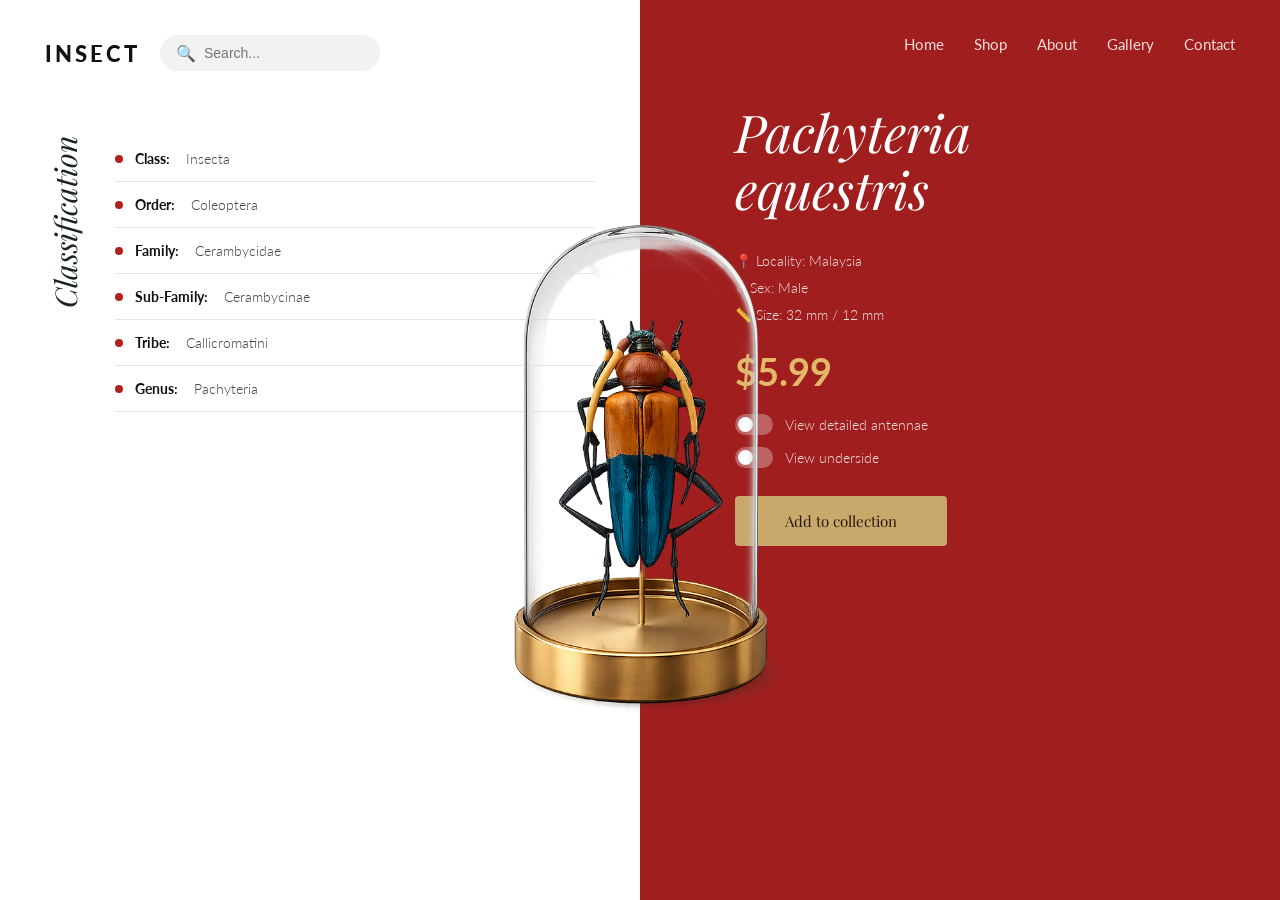
==== assignment-2/index.html @ d0b9203b "Add assignment-2" ====
<!DOCTYPE html>
<html lang="en">
<head>
    <meta charset="UTF-8">
    <meta name="viewport" content="width=device-width, initial-scale=1.0">
    <title>Insect</title>
    <link rel="stylesheet" href="style.css">
    <link href="https://fonts.googleapis.com/css2?family=Playfair+Display:ital,wght@0,700;1,400&family=Lato:wght@300;400;700;900&display=swap" rel="stylesheet">
</head>
<body>

    <div class="page">

        <div class="left">
            <div class="top-left">
                <h2 class="logo">INSECT</h2>
                <div class="search">
                    <span>&#128269;</span>
                    <input type="text" placeholder="Search...">
                </div>
            </div>

            <div class="info">
                <p class="side-text">Classification</p>
                <ul>
                    <li><strong>Class:</strong> Insecta</li>
                    <li><strong>Order:</strong> Coleoptera</li>
                    <li><strong>Family:</strong> Cerambycidae</li>
                    <li><strong>Sub-Family:</strong> Cerambycinae</li>
                    <li><strong>Tribe:</strong> Callicromatini</li>
                    <li><strong>Genus:</strong> Pachyteria</li>
                </ul>
            </div>
        </div>

        <div class="right">
            <nav>
                <a href="#">Home</a>
                <a href="#">Shop</a>
                <a href="#">About</a>
                <a href="#">Gallery</a>
                <a href="#">Contact</a>
            </nav>

            <div class="details">
                <h1>Pachyteria<br>equestris</h1>

                <div class="meta">
                    <p>&#128205; Locality: Malaysia</p>
                    <p>&#9794; Sex: Male</p>
                    <p>&#128207; Size: 32 mm / 12 mm</p>
                </div>

                <p class="price">$5.99</p>

                <div class="toggles">
                    <div class="toggle-row">
                        <div class="toggle"></div>
                        <span>View detailed antennae</span>
                    </div>
                    <div class="toggle-row">
                        <div class="toggle"></div>
                        <span>View underside</span>
                    </div>
                </div>

                <button>Add to collection</button>
            </div>
        </div>

        <div class="beetle">
            <img src="beetle.png" alt="beetle">
        </div>

    </div>

</body>
</html>
---- assignment-2/style.css ----
* {
    margin: 0;
    padding: 0;
    box-sizing: border-box;
}

body {
    font-family: 'Lato', sans-serif;
    height: 100vh;
    overflow: hidden;
}

.page {
    display: flex;
    height: 100vh;
    position: relative;
}

.left {
    width: 50%;
    background-color: #ffffff;
    padding: 35px 45px;
    display: flex;
    flex-direction: column;
}

.top-left {
    display: flex;
    align-items: center;
    gap: 20px;
}

.logo {
    font-family: 'Lato', sans-serif;
    font-weight: 900;
    font-size: 22px;
    letter-spacing: 3px;
    color: #111;
}

.search {
    display: flex;
    align-items: center;
    gap: 8px;
    background-color: #f2f2f2;
    border-radius: 30px;
    padding: 8px 16px;
    width: 220px;
}

.search input {
    border: none;
    background: transparent;
    outline: none;
    font-size: 14px;
    color: #888;
    width: 100%;
}

.info {
    display: flex;
    align-items: flex-start;
    gap: 30px;
    margin-top: 65px;
}

.side-text {
    writing-mode: vertical-rl;
    transform: rotate(180deg);
    font-family: 'Playfair Display', serif;
    font-style: italic;
    font-size: 30px;
    color: #1a2520;
    white-space: nowrap;
}

ul {
    list-style: none;
    display: flex;
    flex-direction: column;
    width: 100%;
}

ul li {
    display: flex;
    align-items: center;
    gap: 12px;
    padding: 14px 0;
    border-bottom: 1px solid #e5e5e5;
    font-size: 14px;
    color: #444;
    font-weight: 300;
}

ul li::before {
    content: '';
    width: 8px;
    height: 8px;
    background-color: #b52020;
    border-radius: 50%;
    flex-shrink: 0;
}

ul li strong {
    color: #111;
    font-weight: 700;
    margin-right: 4px;
}

.right {
    width: 50%;
    background-color: #a01e1e;
    padding: 35px 45px;
    display: flex;
    flex-direction: column;
    color: white;
}

nav {
    display: flex;
    justify-content: flex-end;
    align-items: center;
    gap: 30px;
}

nav a {
    color: rgba(255, 255, 255, 0.85);
    text-decoration: none;
    font-size: 15px;
}

nav a:hover {
    color: #fff;
}

.details {
    margin-top: 50px;
    padding-left: 50px;
}

.details h1 {
    font-family: 'Playfair Display', serif;
    font-style: italic;
    font-weight: 400;
    font-size: 52px;
    line-height: 1.1;
    margin-bottom: 35px;
}

.meta {
    display: flex;
    flex-direction: column;
    gap: 10px;
    margin-bottom: 25px;
}

.meta p {
    font-size: 14px;
    color: rgba(255, 255, 255, 0.85);
    font-weight: 300;
}

.price {
    font-size: 38px;
    font-weight: 700;
    color: #e2b96a;
    margin-bottom: 20px;
}

.toggles {
    display: flex;
    flex-direction: column;
    gap: 12px;
    margin-bottom: 28px;
}

.toggle-row {
    display: flex;
    align-items: center;
    gap: 12px;
    font-size: 14px;
    color: rgba(255, 255, 255, 0.85);
    font-weight: 300;
}

.toggle {
    width: 38px;
    height: 21px;
    background-color: rgba(255, 255, 255, 0.3);
    border-radius: 20px;
    position: relative;
    flex-shrink: 0;
}

.toggle::after {
    content: '';
    position: absolute;
    top: 3px;
    left: 3px;
    width: 15px;
    height: 15px;
    background-color: #ffffff;
    border-radius: 50%;
}

button {
    background-color: #c9a86c;
    border: none;
    padding: 15px 50px;
    font-size: 15px;
    font-family: 'Playfair Display', serif;
    color: #2a1a0a;
    cursor: pointer;
    border-radius: 4px;
}

button:hover {
    background-color: #b8975c;
}

.beetle {
    position: absolute;
    top: 50%;
    left: 50%;
    transform: translate(-50%, -48%);
    z-index: 10;
    width: 275px;
}

.beetle img {
    width: 100%;
    height: auto;
    display: block;
}
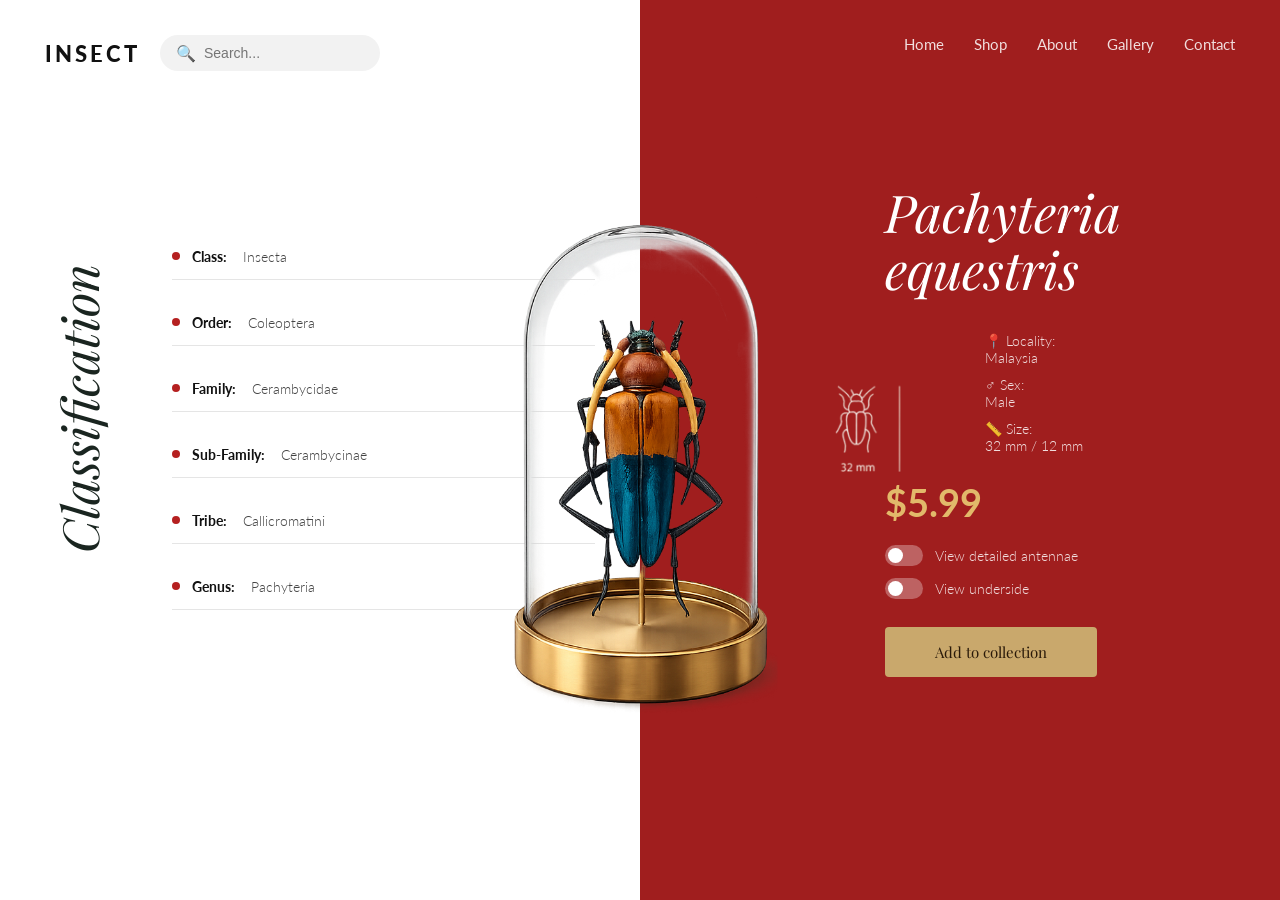
==== commit 5a1a3232: "Update assignment-2 files" ====
--- a/assignment-2/index.html
+++ b/assignment-2/index.html
@@ -46,9 +46,9 @@
                 <h1>Pachyteria<br>equestris</h1>
 
                 <div class="meta">
-                    <p>&#128205; Locality: Malaysia</p>
-                    <p>&#9794; Sex: Male</p>
-                    <p>&#128207; Size: 32 mm / 12 mm</p>
+                    <p>&#128205; Locality: <br> Malaysia</p>
+                    <p>&#9794; Sex: <br> Male</p>
+                    <p>&#128207; Size: <br> 32 mm / 12 mm</p>
                 </div>
 
                 <p class="price">$5.99</p>
@@ -72,6 +72,11 @@
             <img src="beetle.png" alt="beetle">
         </div>
 
+        <div id="poka">
+            <img src="poka.png" alt="poka">
+        </div>
+
+
     </div>
 
 </body>
--- a/assignment-2/style.css
+++ b/assignment-2/style.css
@@ -61,7 +61,7 @@
     display: flex;
     align-items: flex-start;
     gap: 30px;
-    margin-top: 65px;
+    margin-top: 35%;
 }
 
 .side-text {
@@ -69,7 +69,7 @@
     transform: rotate(180deg);
     font-family: 'Playfair Display', serif;
     font-style: italic;
-    font-size: 30px;
+    font-size: 50px;
     color: #1a2520;
     white-space: nowrap;
 }
@@ -79,6 +79,9 @@
     display: flex;
     flex-direction: column;
     width: 100%;
+    margin-top: -30px;
+    margin-left: 30px;
+    gap: 20px;
 }
 
 ul li {
@@ -134,8 +137,8 @@
 }
 
 .details {
-    margin-top: 50px;
-    padding-left: 50px;
+    margin-top: 130px;
+    padding-left: 200px;
 }
 
 .details h1 {
@@ -152,6 +155,7 @@
     flex-direction: column;
     gap: 10px;
     margin-bottom: 25px;
+    margin-left: 100px;
 }
 
 .meta p {
@@ -231,4 +235,19 @@
     width: 100%;
     height: auto;
     display: block;
+}
+
+#poka {
+    position: absolute;
+    top: 47%;
+    left: 73%;
+    transform: translate(-50%, -48%);
+    z-index: 10;
+    width: 275px;
+}
+
+#poka img {
+    width: 45%;
+    height: auto;
+    display: block;
 }
